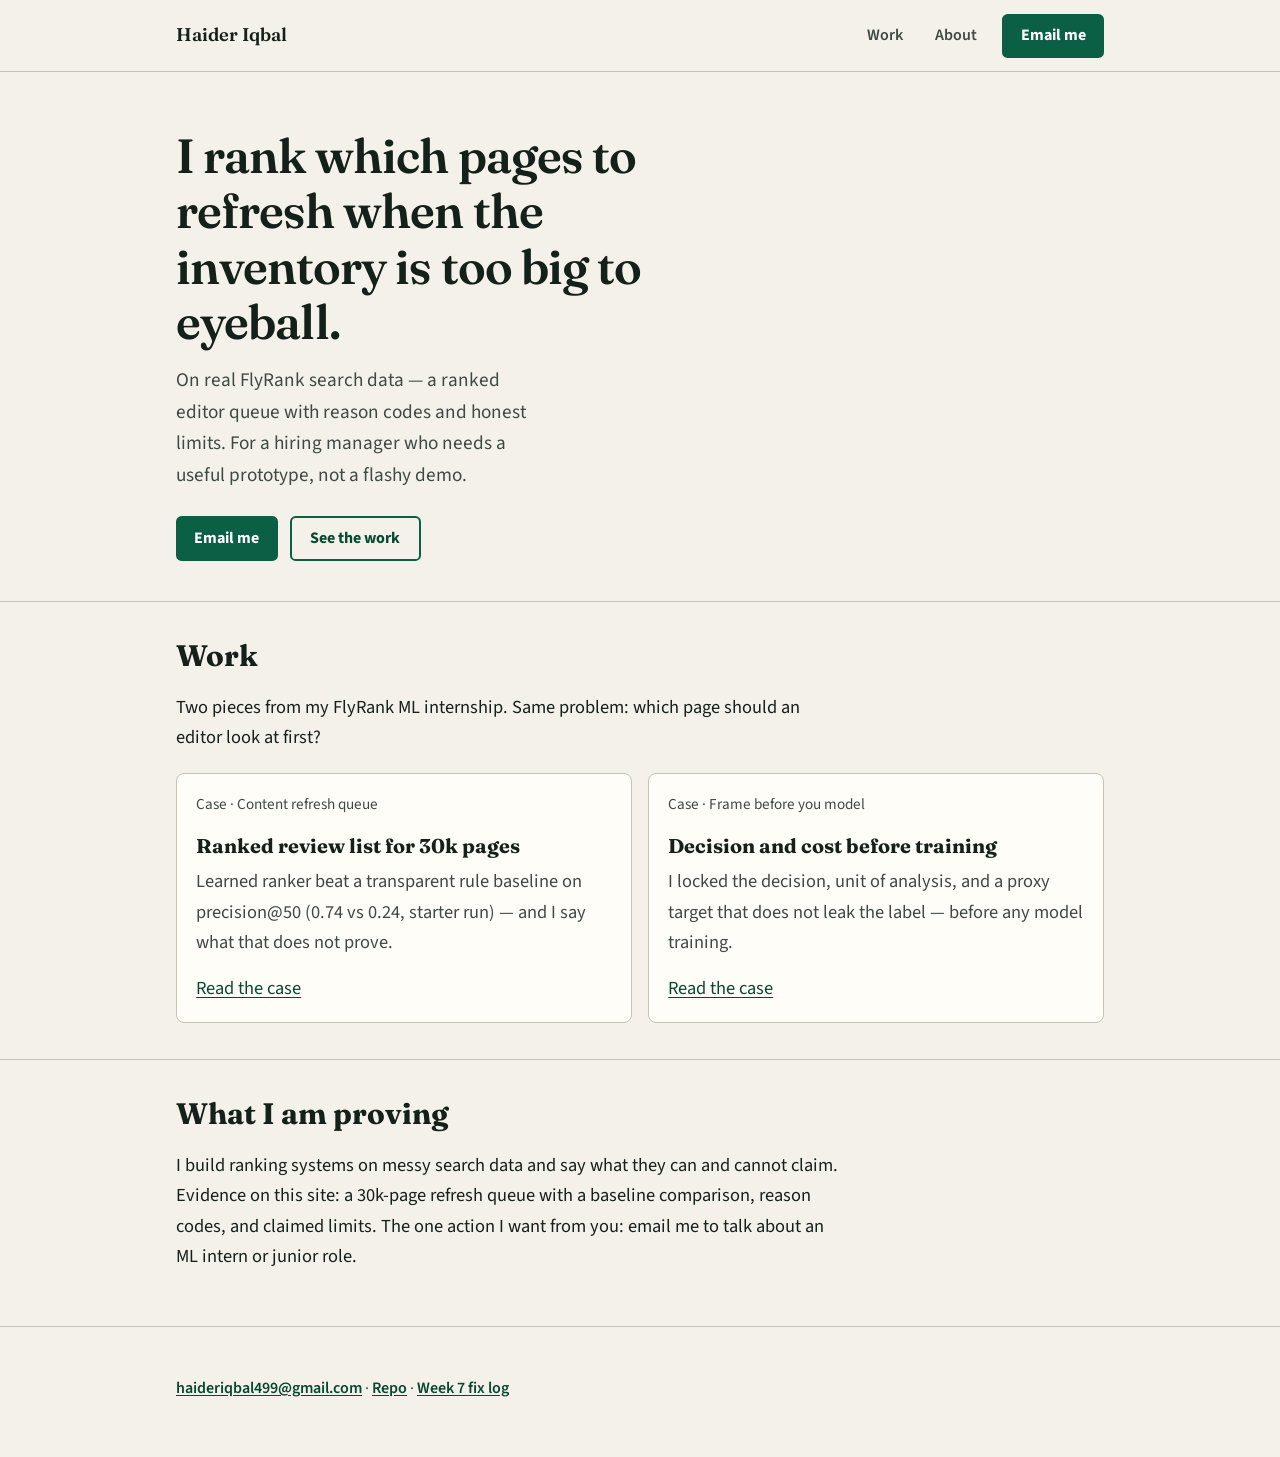
==== docs/index.html @ 39914634 "Land Survive the Crit must-fixes so home proof is clear in ten seconds. Co-authored-by: Cursor <curs" ====
<!DOCTYPE html>
<html lang="en">
<head>
  <meta charset="utf-8">
  <meta name="viewport" content="width=device-width, initial-scale=1">
  <title>Haider Iqbal — ranking queues for content refresh</title>
  <meta name="description" content="I rank which pages to refresh when the inventory is too big to eyeball. ML internship work on messy search data, with honest limits.">
  <link rel="preconnect" href="https://fonts.googleapis.com">
  <link rel="preconnect" href="https://fonts.gstatic.com" crossorigin>
  <link href="https://fonts.googleapis.com/css2?family=Fraunces:opsz,wght@9..144,500;9..144,600&family=Source+Sans+3:wght@400;600;700&display=swap" rel="stylesheet">
  <link rel="stylesheet" href="styles.css">
</head>
<body>
  <a class="skip" href="#main">Skip to content</a>
  <header class="site-header">
    <div class="wrap nav">
      <a class="brand" href="index.html">Haider Iqbal</a>
      <a href="#work">Work</a>
      <a href="about.html">About</a>
      <a class="btn" href="contact.html">Email me</a>
    </div>
  </header>

  <main id="main">
    <section class="hero wrap">
      <h1>I rank which pages to refresh when the inventory is too big to eyeball.</h1>
      <p class="lede">On real FlyRank search data — a ranked editor queue with reason codes and honest limits. For a hiring manager who needs a useful prototype, not a flashy demo.</p>
      <div class="hero-actions">
        <a class="btn" href="mailto:haideriqbal499@gmail.com?subject=ML%20intern%20%2F%20junior%20role">Email me</a>
        <a class="btn btn-ghost" href="#work">See the work</a>
      </div>
    </section>

    <section class="section" id="work">
      <div class="wrap">
        <h2>Work</h2>
        <p>Two pieces from my FlyRank ML internship. Same problem: which page should an editor look at first?</p>
        <div class="work-grid">
          <article class="card">
            <p class="meta">Case · Content refresh queue</p>
            <h3>Ranked review list for 30k pages</h3>
            <p>Learned ranker beat a transparent rule baseline on precision@50 (0.74 vs 0.24, starter run) — and I say what that does not prove.</p>
            <a href="work/refresh-queue.html">Read the case</a>
          </article>
          <article class="card">
            <p class="meta">Case · Frame before you model</p>
            <h3>Decision and cost before training</h3>
            <p>I locked the decision, unit of analysis, and a proxy target that does not leak the label — before any model training.</p>
            <a href="work/frame-before-model.html">Read the case</a>
          </article>
        </div>
      </div>
    </section>

    <section class="section" id="proof">
      <div class="wrap">
        <h2>What I am proving</h2>
        <p>I build ranking systems on messy search data and say what they can and cannot claim. Evidence on this site: a 30k-page refresh queue with a baseline comparison, reason codes, and claimed limits. The one action I want from you: email me to talk about an ML intern or junior role.</p>
      </div>
    </section>
  </main>

  <footer class="site-footer">
    <div class="wrap">
      <p><a href="mailto:haideriqbal499@gmail.com">haideriqbal499@gmail.com</a> · <a href="https://github.com/haideriqbal499/Flyrank_Ml_internship">Repo</a> · <a href="fix-log.md">Week 7 fix log</a></p>
    </div>
  </footer>
</body>
</html>
---- docs/styles.css ----
/* Haider Iqbal — portfolio
   Voice: direct, plain, careful. Mobile-first. */

:root {
  --ink: #14201a;
  --muted: #3d4a42;
  --paper: #f4f1ea;
  --card: #fffdf8;
  --line: #c9c2b4;
  --accent: #0b5f45;
  --accent-ink: #084833;
  --focus: #c45c26;
  --max: 42rem;
  --wide: 58rem;
  --tap: 44px;
  --font-display: "Fraunces", Georgia, serif;
  --font-body: "Source Sans 3", "Segoe UI", sans-serif;
}

*,
*::before,
*::after {
  box-sizing: border-box;
}

html {
  scroll-behavior: smooth;
}

body {
  margin: 0;
  font-family: var(--font-body);
  font-size: 1.125rem;
  line-height: 1.65;
  color: var(--ink);
  background: var(--paper);
  -webkit-text-size-adjust: 100%;
}

img,
svg,
.work-shot {
  max-width: 100%;
  height: auto;
  display: block;
}

a {
  color: var(--accent-ink);
  text-underline-offset: 0.15em;
}

a:hover {
  color: var(--focus);
}

a:focus-visible,
button:focus-visible,
.btn:focus-visible {
  outline: 3px solid var(--focus);
  outline-offset: 3px;
}

.skip {
  position: absolute;
  left: -999px;
  top: 0;
  background: var(--card);
  color: var(--ink);
  padding: 0.75rem 1rem;
  z-index: 100;
}

.skip:focus {
  left: 0.5rem;
  top: 0.5rem;
}

.wrap {
  width: min(100% - 2rem, var(--wide));
  margin-inline: auto;
}

.site-header {
  border-bottom: 1px solid var(--line);
  background: rgba(244, 241, 234, 0.94);
  backdrop-filter: blur(8px);
  position: sticky;
  top: 0;
  z-index: 20;
}

.nav {
  display: flex;
  flex-wrap: wrap;
  align-items: center;
  gap: 0.5rem 1rem;
  padding: 0.85rem 0;
  min-height: var(--tap);
}

.brand {
  font-family: var(--font-display);
  font-weight: 600;
  font-size: 1.15rem;
  color: var(--ink);
  text-decoration: none;
  margin-right: auto;
  padding: 0.4rem 0;
}

.nav a:not(.brand):not(.btn) {
  text-decoration: none;
  color: var(--muted);
  font-weight: 600;
  font-size: 1rem;
  padding: 0.55rem 0.35rem;
  min-height: var(--tap);
  display: inline-flex;
  align-items: center;
}

.nav a:not(.brand):not(.btn):hover {
  color: var(--ink);
}

.btn {
  display: inline-flex;
  align-items: center;
  justify-content: center;
  min-height: var(--tap);
  padding: 0.7rem 1.15rem;
  border-radius: 0.35rem;
  background: var(--accent);
  color: #fff;
  font-weight: 700;
  text-decoration: none;
  border: none;
  font-size: 1rem;
  line-height: 1.2;
}

.btn:hover {
  background: var(--accent-ink);
  color: #fff;
}

.btn-ghost {
  background: transparent;
  color: var(--accent-ink);
  border: 2px solid var(--accent);
}

.btn-ghost:hover {
  background: var(--accent);
  color: #fff;
}

.hero {
  padding: 2.5rem 0 2rem;
}

.hero h1 {
  font-family: var(--font-display);
  font-weight: 600;
  font-size: clamp(1.85rem, 6vw, 3rem);
  line-height: 1.15;
  letter-spacing: -0.02em;
  margin: 0 0 1rem;
  max-width: 18ch;
}

.lede {
  font-size: 1.2rem;
  color: var(--muted);
  max-width: 36ch;
  margin: 0 0 1.5rem;
}

.hero-actions {
  display: flex;
  flex-wrap: wrap;
  gap: 0.75rem;
}

.section {
  padding: 2.25rem 0;
  border-top: 1px solid var(--line);
}

.section h2 {
  font-family: var(--font-display);
  font-size: clamp(1.45rem, 4vw, 1.85rem);
  margin: 0 0 0.75rem;
  line-height: 1.2;
}

.section p {
  max-width: var(--max);
}

.work-grid {
  display: grid;
  gap: 1rem;
  margin-top: 1.25rem;
}

.card {
  background: var(--card);
  border: 1px solid var(--line);
  border-radius: 0.5rem;
  padding: 1.15rem 1.2rem;
}

.card h3 {
  font-family: var(--font-display);
  font-size: 1.25rem;
  margin: 0 0 0.5rem;
  line-height: 1.25;
}

.card p {
  margin: 0 0 1rem;
  color: var(--muted);
}

.meta {
  font-size: 0.95rem;
  color: var(--muted);
  margin-bottom: 0.35rem;
}

.figure {
  margin: 1.25rem 0;
  background: var(--card);
  border: 1px solid var(--line);
  border-radius: 0.5rem;
  overflow: hidden;
}

.figure-scroll {
  overflow-x: auto;
  -webkit-overflow-scrolling: touch;
}

.figure figcaption {
  padding: 0.75rem 1rem;
  font-size: 0.95rem;
  color: var(--muted);
  border-top: 1px solid var(--line);
}

.work-shot {
  width: 100%;
  background: #fff;
}

.beat {
  margin: 1.25rem 0;
}

.beat h3 {
  font-size: 1.05rem;
  margin: 0 0 0.35rem;
  letter-spacing: 0.02em;
  text-transform: uppercase;
  color: var(--accent-ink);
}

.site-footer {
  border-top: 1px solid var(--line);
  padding: 2rem 0 2.5rem;
  color: var(--muted);
  font-size: 1rem;
}

.site-footer a {
  font-weight: 600;
}

.page-title {
  padding: 2rem 0 0.5rem;
}

.page-title h1 {
  font-family: var(--font-display);
  font-size: clamp(1.7rem, 5vw, 2.4rem);
  line-height: 1.2;
  margin: 0 0 0.75rem;
  max-width: 20ch;
}

.back {
  display: inline-flex;
  align-items: center;
  min-height: var(--tap);
  margin-bottom: 0.5rem;
  font-weight: 600;
  text-decoration: none;
}

/* Phone: keep the CTA on its own full-width row so it stays tappable */
@media (max-width: 480px) {
  .nav {
    row-gap: 0.35rem;
  }

  .nav .btn {
    flex: 1 1 100%;
    order: 10;
  }

  .hero-actions .btn {
    flex: 1 1 100%;
  }
}

@media (min-width: 720px) {
  .work-grid {
    grid-template-columns: 1fr 1fr;
  }

  .nav {
    gap: 0.35rem 1.25rem;
  }
}

@media (min-width: 960px) {
  body {
    font-size: 1.15rem;
  }

  .hero {
    padding: 3.5rem 0 2.5rem;
  }
}
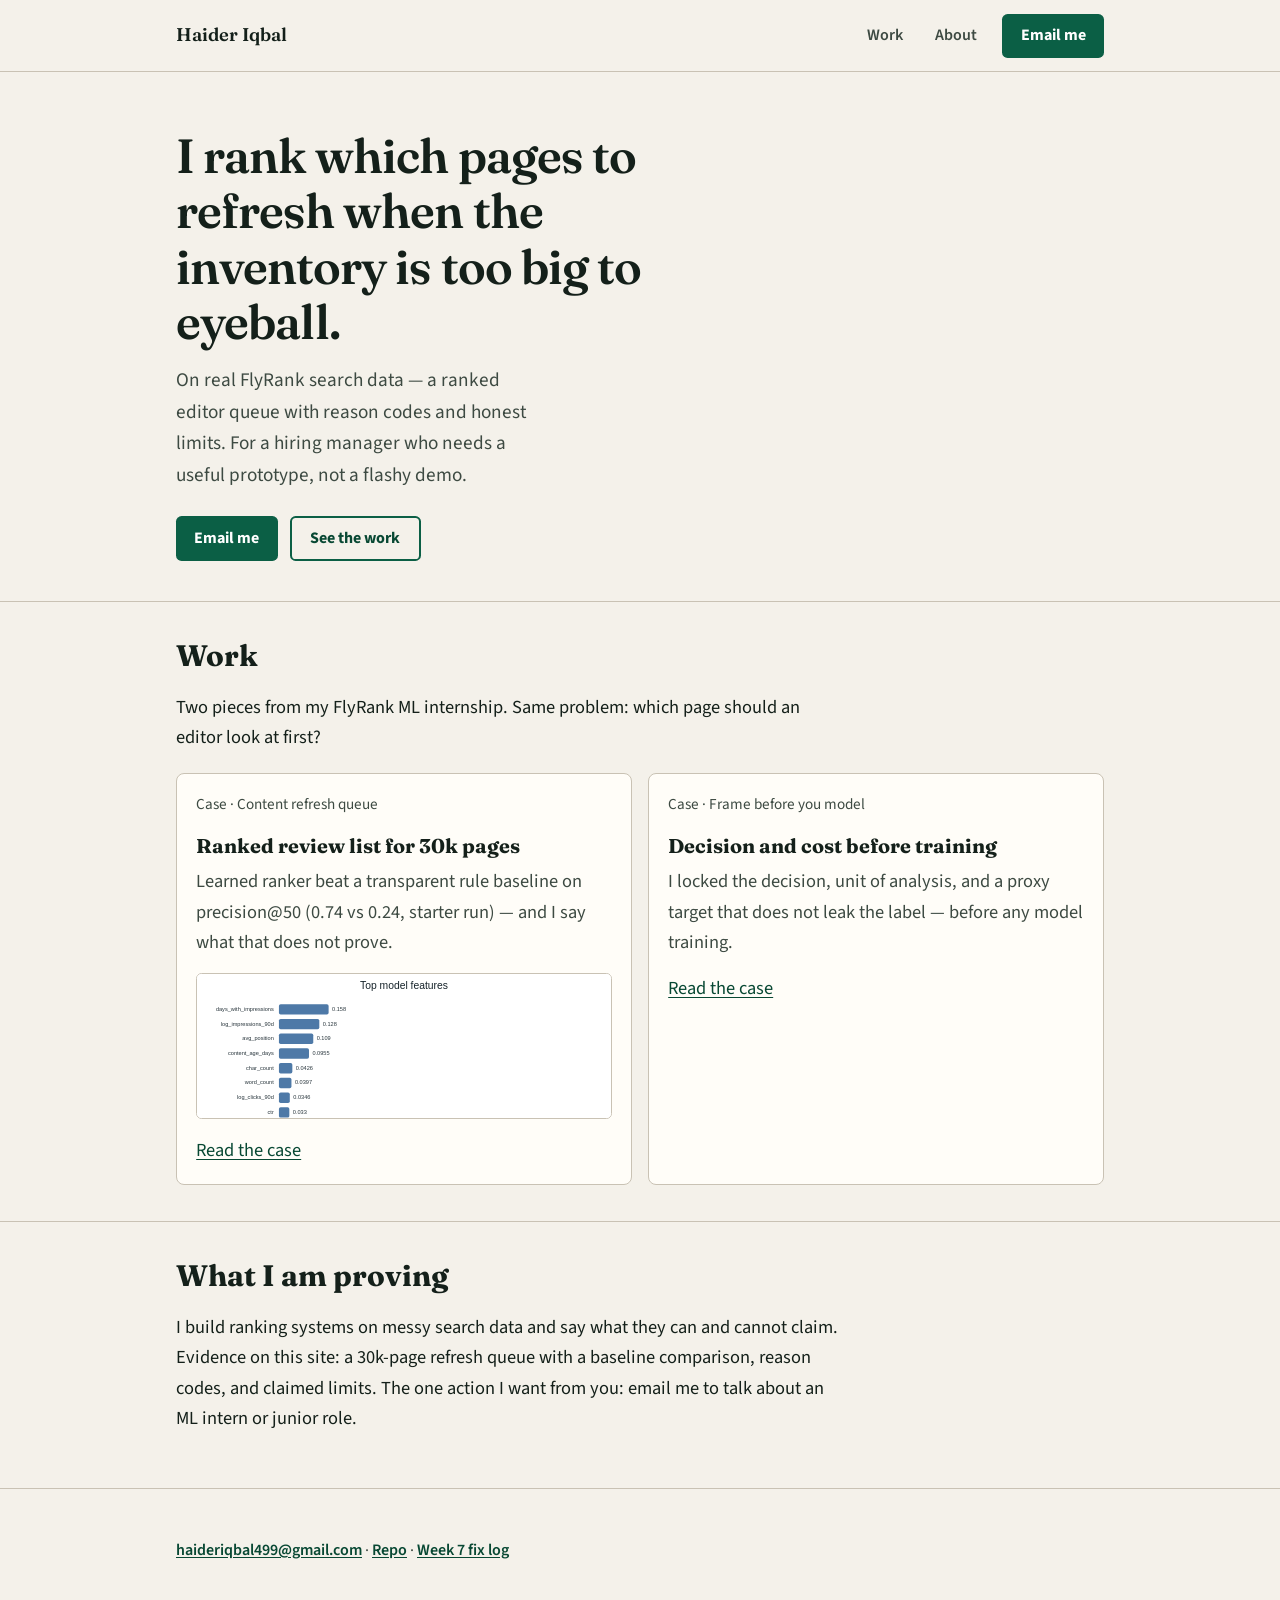
==== commit c7c198aa: "Ship AI stack rule, site polish, and personal brand agent. Makes Cursor always load the skills route" ====
--- a/docs/index.html
+++ b/docs/index.html
@@ -40,6 +40,9 @@
             <p class="meta">Case · Content refresh queue</p>
             <h3>Ranked review list for 30k pages</h3>
             <p>Learned ranker beat a transparent rule baseline on precision@50 (0.74 vs 0.24, starter run) — and I say what that does not prove.</p>
+            <a class="card-thumb" href="work/refresh-queue.html" aria-label="Open case: feature importance chart">
+              <img src="img/top_feature_importance.svg" width="480" height="260" alt="Bar chart of top model features from the starter run.">
+            </a>
             <a href="work/refresh-queue.html">Read the case</a>
           </article>
           <article class="card">
--- a/docs/styles.css
+++ b/docs/styles.css
@@ -224,6 +224,23 @@
   color: var(--muted);
 }
 
+.card-thumb {
+  display: block;
+  margin: 0 0 1rem;
+  border: 1px solid var(--line);
+  border-radius: 0.35rem;
+  overflow: hidden;
+  background: #fff;
+  text-decoration: none;
+}
+
+.card-thumb img {
+  width: 100%;
+  max-height: 9rem;
+  object-fit: cover;
+  object-position: top left;
+}
+
 .meta {
   font-size: 0.95rem;
   color: var(--muted);
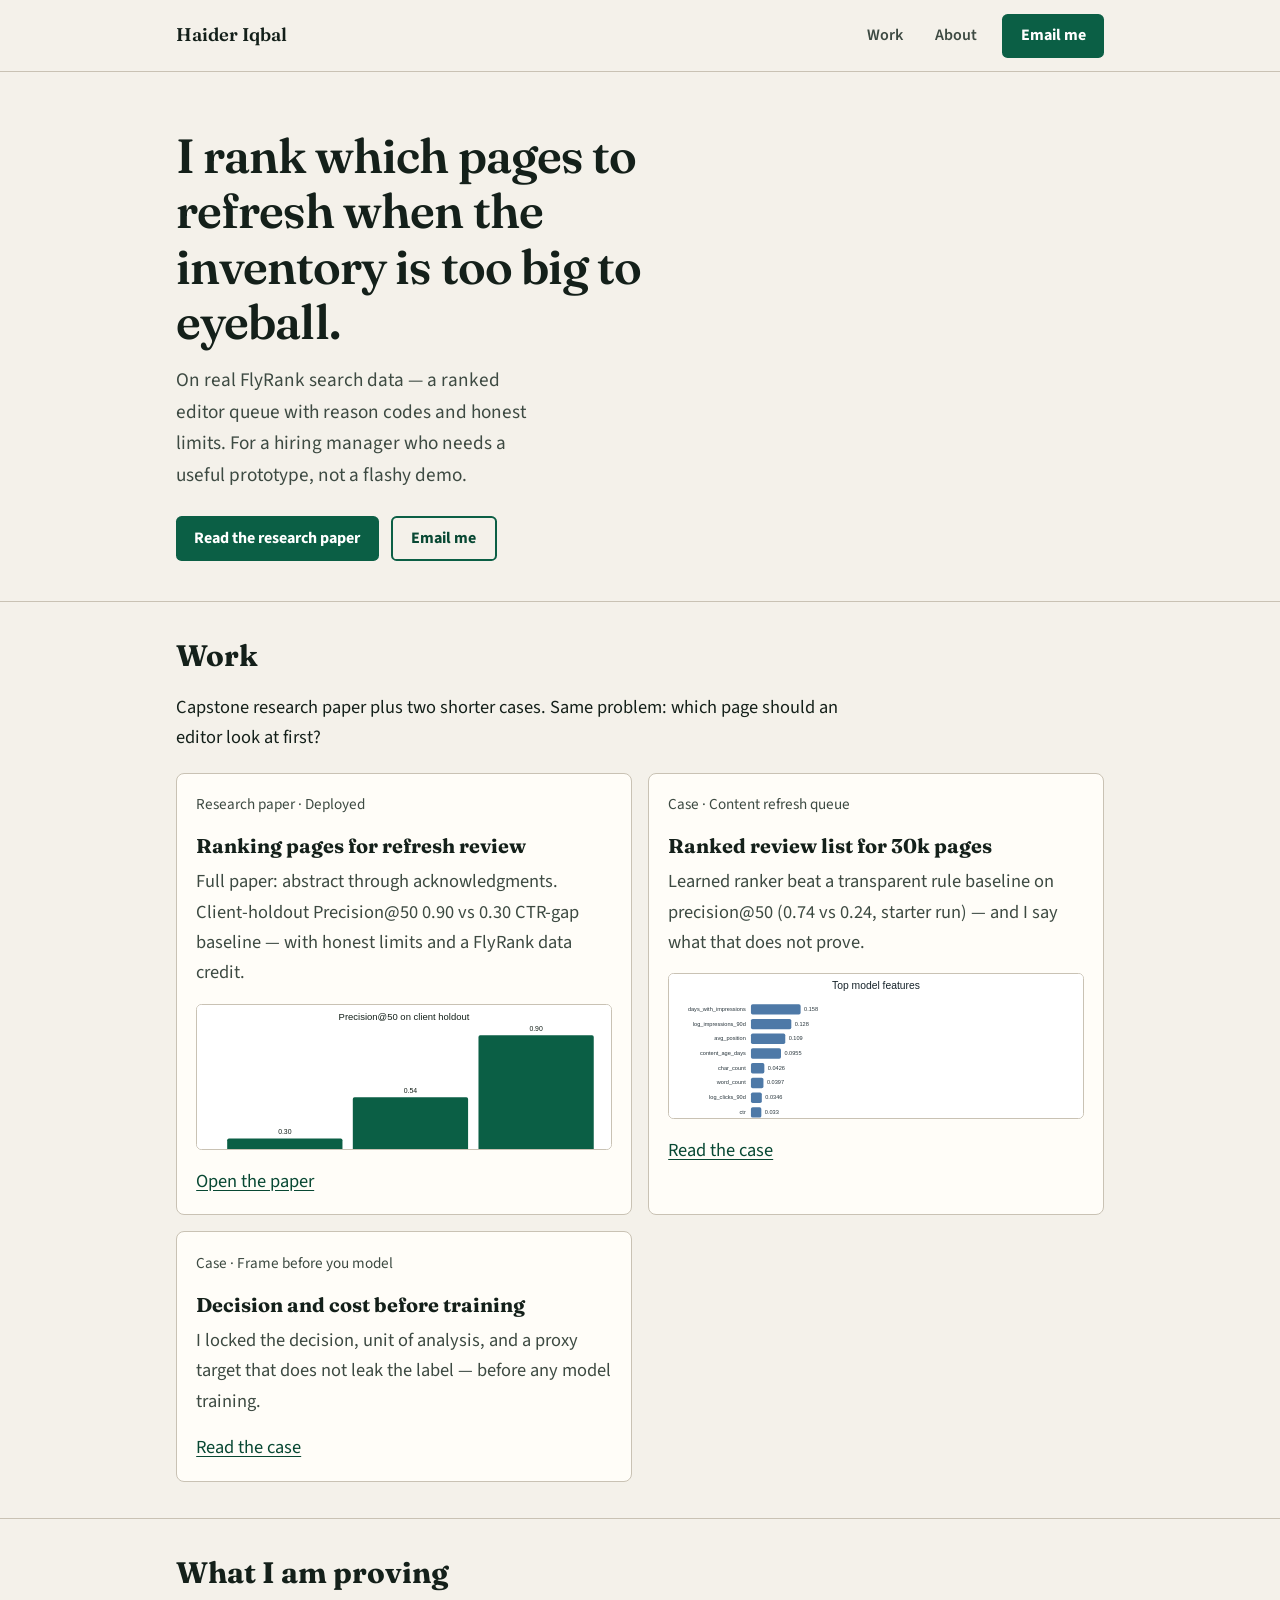
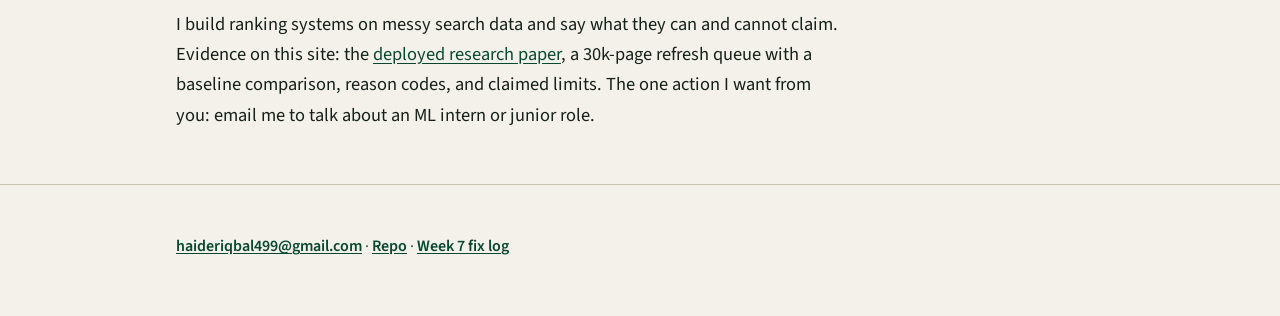
==== commit f3931eeb: "Deploy Lane 2 research paper on GitHub Pages with capstone mirror. Adds the nine-section public pape" ====
--- a/docs/index.html
+++ b/docs/index.html
@@ -26,16 +26,25 @@
       <h1>I rank which pages to refresh when the inventory is too big to eyeball.</h1>
       <p class="lede">On real FlyRank search data — a ranked editor queue with reason codes and honest limits. For a hiring manager who needs a useful prototype, not a flashy demo.</p>
       <div class="hero-actions">
-        <a class="btn" href="mailto:haideriqbal499@gmail.com?subject=ML%20intern%20%2F%20junior%20role">Email me</a>
-        <a class="btn btn-ghost" href="#work">See the work</a>
+        <a class="btn" href="paper/">Read the research paper</a>
+        <a class="btn btn-ghost" href="mailto:haideriqbal499@gmail.com?subject=ML%20intern%20%2F%20junior%20role">Email me</a>
       </div>
     </section>
 
     <section class="section" id="work">
       <div class="wrap">
         <h2>Work</h2>
-        <p>Two pieces from my FlyRank ML internship. Same problem: which page should an editor look at first?</p>
+        <p>Capstone research paper plus two shorter cases. Same problem: which page should an editor look at first?</p>
         <div class="work-grid">
+          <article class="card">
+            <p class="meta">Research paper · Deployed</p>
+            <h3>Ranking pages for refresh review</h3>
+            <p>Full paper: abstract through acknowledgments. Client-holdout Precision@50 0.90 vs 0.30 CTR-gap baseline — with honest limits and a FlyRank data credit.</p>
+            <a class="card-thumb" href="paper/" aria-label="Open research paper: model vs baseline chart">
+              <img src="paper/img/model_vs_baseline.svg" width="480" height="260" alt="Bar chart of Precision at 50 for rule baseline, logistic regression, and random forest.">
+            </a>
+            <a href="paper/">Open the paper</a>
+          </article>
           <article class="card">
             <p class="meta">Case · Content refresh queue</p>
             <h3>Ranked review list for 30k pages</h3>
@@ -58,7 +67,7 @@
     <section class="section" id="proof">
       <div class="wrap">
         <h2>What I am proving</h2>
-        <p>I build ranking systems on messy search data and say what they can and cannot claim. Evidence on this site: a 30k-page refresh queue with a baseline comparison, reason codes, and claimed limits. The one action I want from you: email me to talk about an ML intern or junior role.</p>
+        <p>I build ranking systems on messy search data and say what they can and cannot claim. Evidence on this site: the <a href="paper/">deployed research paper</a>, a 30k-page refresh queue with a baseline comparison, reason codes, and claimed limits. The one action I want from you: email me to talk about an ML intern or junior role.</p>
       </div>
     </section>
   </main>
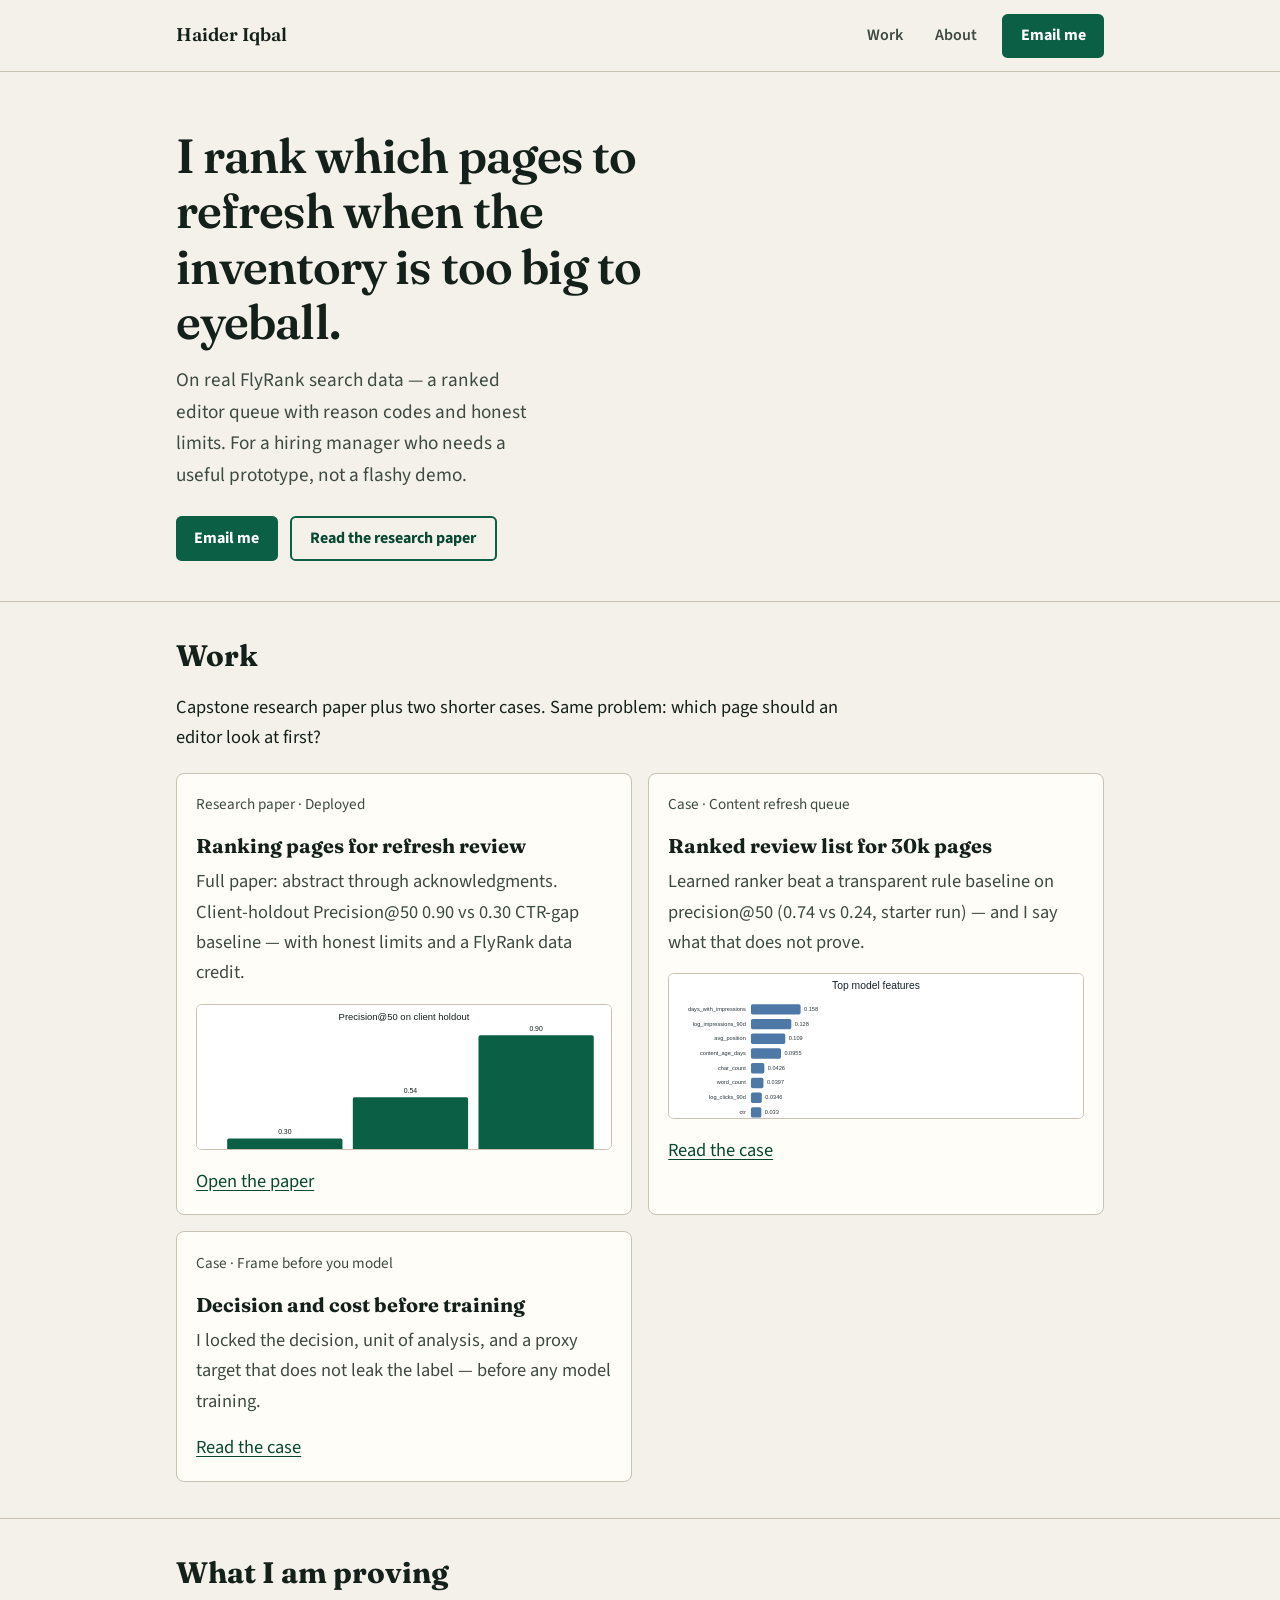
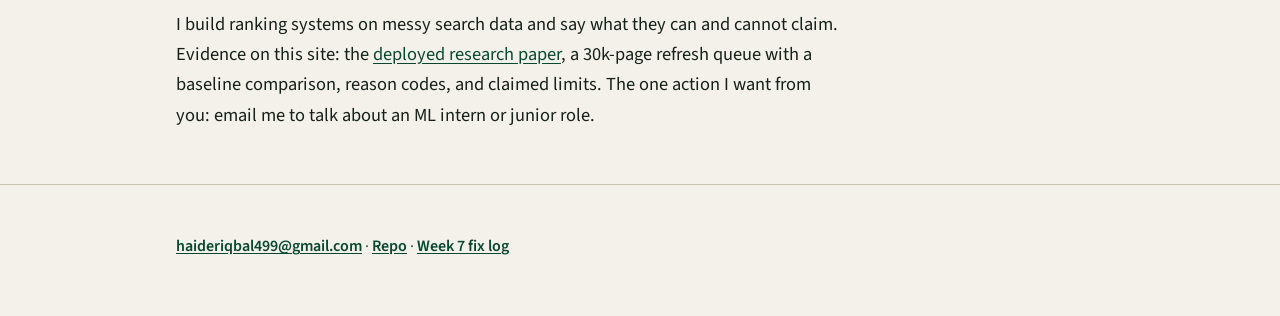
==== commit 8f92c56d: "Ship Week 5 ugly portfolio note and Email-me hero CTA. Co-authored-by: Cursor <cursoragent@cursor.co" ====
--- a/docs/index.html
+++ b/docs/index.html
@@ -3,6 +3,7 @@
 <head>
   <meta charset="utf-8">
   <meta name="viewport" content="width=device-width, initial-scale=1">
+  <link rel="icon" href="favicon.svg" type="image/svg+xml">
   <title>Haider Iqbal — ranking queues for content refresh</title>
   <meta name="description" content="I rank which pages to refresh when the inventory is too big to eyeball. ML internship work on messy search data, with honest limits.">
   <link rel="preconnect" href="https://fonts.googleapis.com">
@@ -26,8 +27,8 @@
       <h1>I rank which pages to refresh when the inventory is too big to eyeball.</h1>
       <p class="lede">On real FlyRank search data — a ranked editor queue with reason codes and honest limits. For a hiring manager who needs a useful prototype, not a flashy demo.</p>
       <div class="hero-actions">
-        <a class="btn" href="paper/">Read the research paper</a>
-        <a class="btn btn-ghost" href="mailto:haideriqbal499@gmail.com?subject=ML%20intern%20%2F%20junior%20role">Email me</a>
+        <a class="btn" href="mailto:haideriqbal499@gmail.com?subject=ML%20intern%20%2F%20junior%20role">Email me</a>
+        <a class="btn btn-ghost" href="paper/">Read the research paper</a>
       </div>
     </section>
 
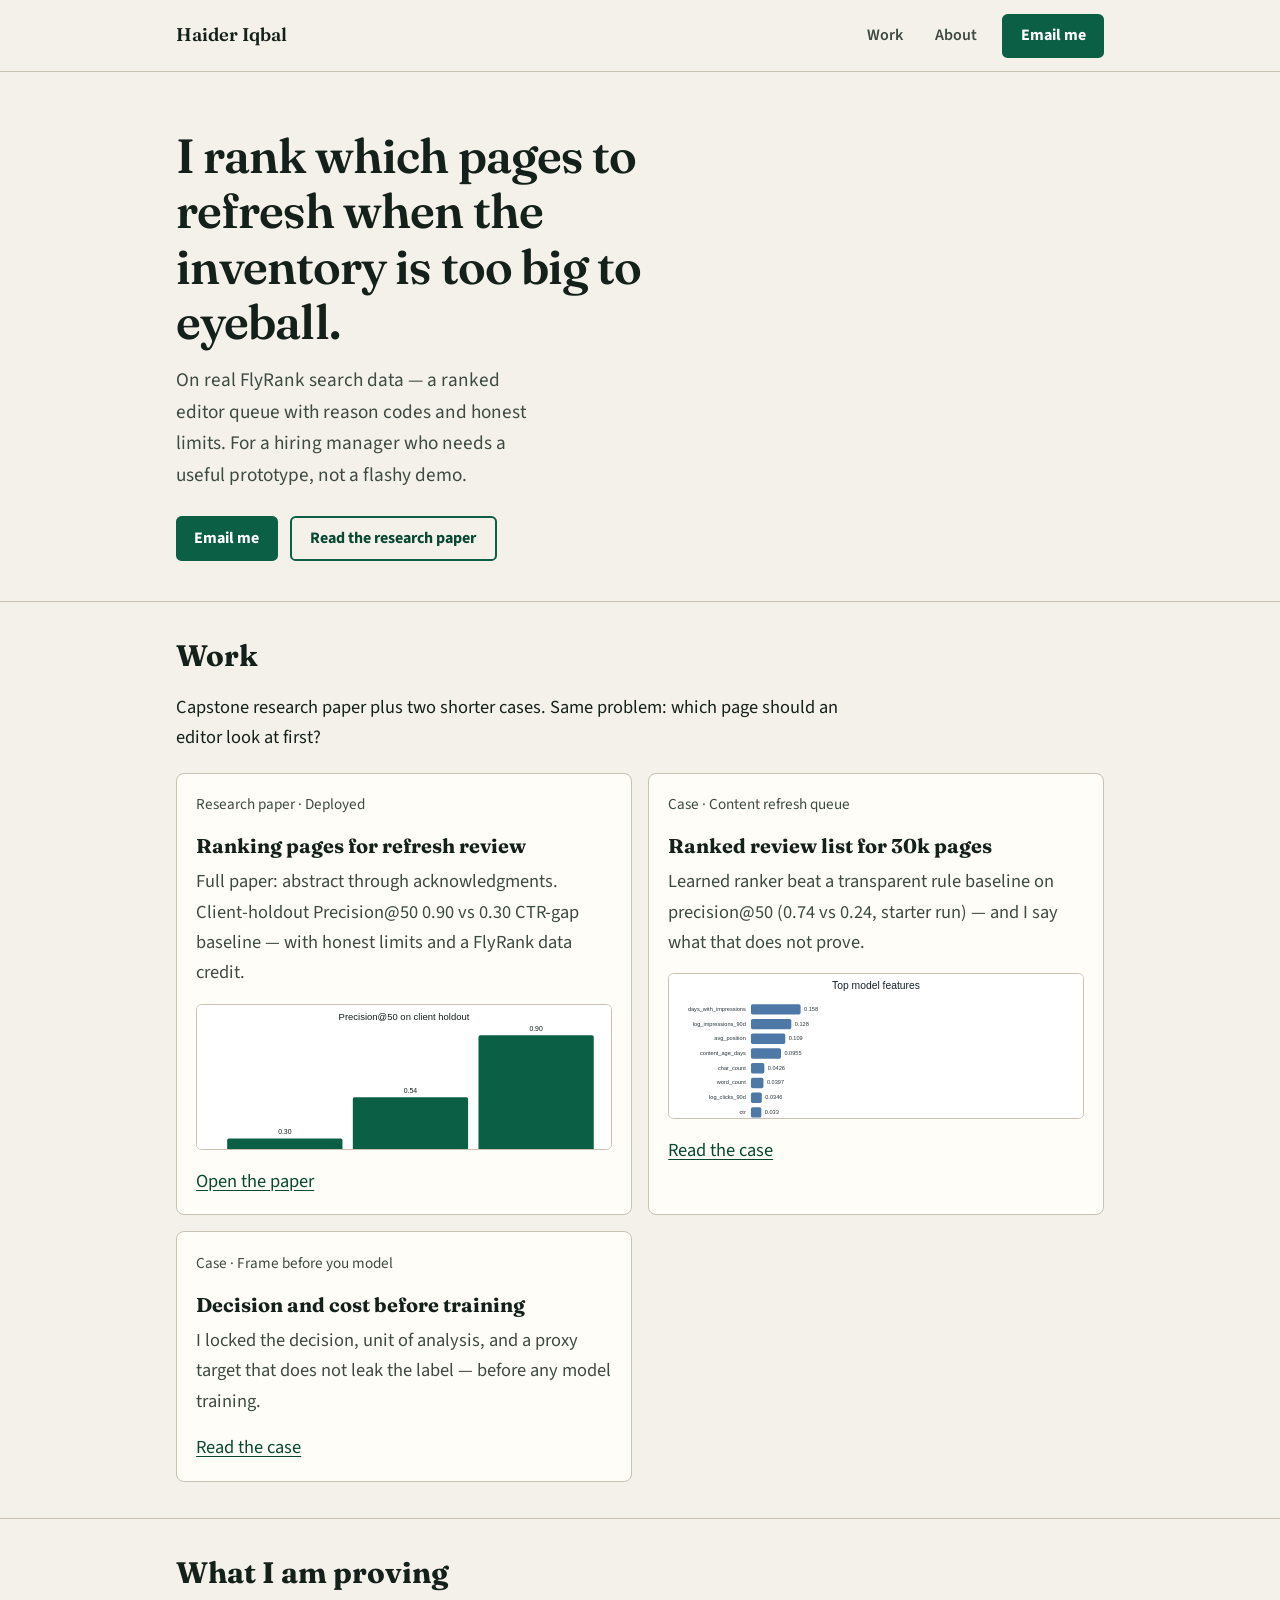
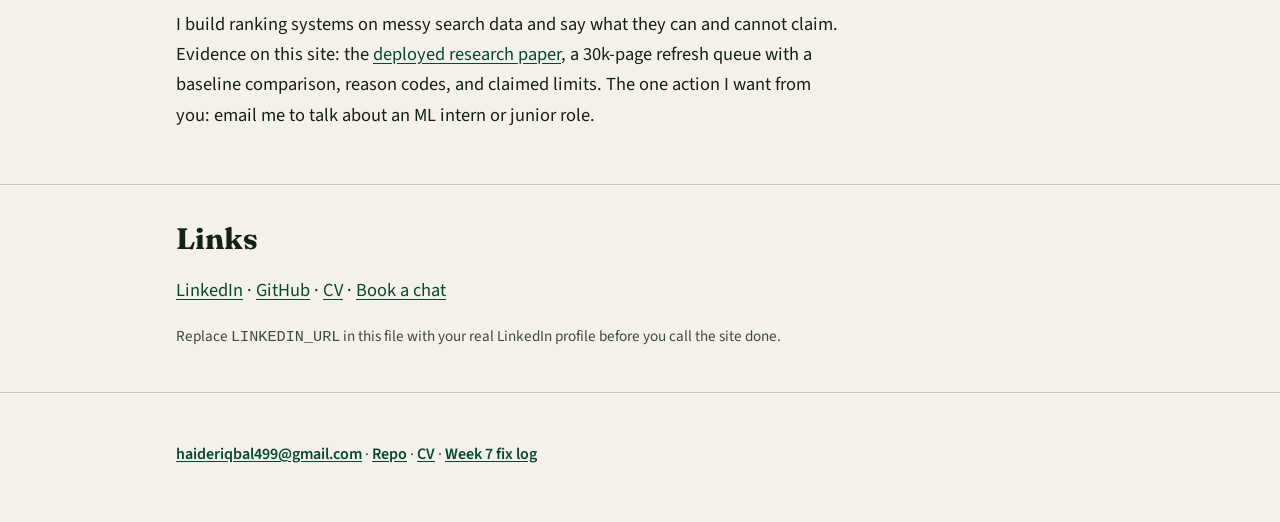
==== commit 2ff668d8: "Add Netlify-ready personal hub, CV page, and DNS walkthrough. Co-authored-by: Cursor <cursoragent@cu" ====
--- a/docs/index.html
+++ b/docs/index.html
@@ -71,11 +71,24 @@
         <p>I build ranking systems on messy search data and say what they can and cannot claim. Evidence on this site: the <a href="paper/">deployed research paper</a>, a 30k-page refresh queue with a baseline comparison, reason codes, and claimed limits. The one action I want from you: email me to talk about an ML intern or junior role.</p>
       </div>
     </section>
+
+    <section class="section" id="links">
+      <div class="wrap">
+        <h2>Links</h2>
+        <p>
+          <a href="LINKEDIN_URL">LinkedIn</a> ·
+          <a href="https://github.com/haideriqbal499">GitHub</a> ·
+          <a href="cv.html">CV</a> ·
+          <a href="mailto:haideriqbal499@gmail.com?subject=Book%20a%20chat%20%E2%80%94%20ML%20intern%20%2F%20junior%20role">Book a chat</a>
+        </p>
+        <p class="meta">Replace <code>LINKEDIN_URL</code> in this file with your real LinkedIn profile before you call the site done.</p>
+      </div>
+    </section>
   </main>
 
   <footer class="site-footer">
     <div class="wrap">
-      <p><a href="mailto:haideriqbal499@gmail.com">haideriqbal499@gmail.com</a> · <a href="https://github.com/haideriqbal499/Flyrank_Ml_internship">Repo</a> · <a href="fix-log.md">Week 7 fix log</a></p>
+      <p><a href="mailto:haideriqbal499@gmail.com">haideriqbal499@gmail.com</a> · <a href="https://github.com/haideriqbal499/Flyrank_Ml_internship">Repo</a> · <a href="cv.html">CV</a> · <a href="fix-log.md">Week 7 fix log</a></p>
     </div>
   </footer>
 </body>
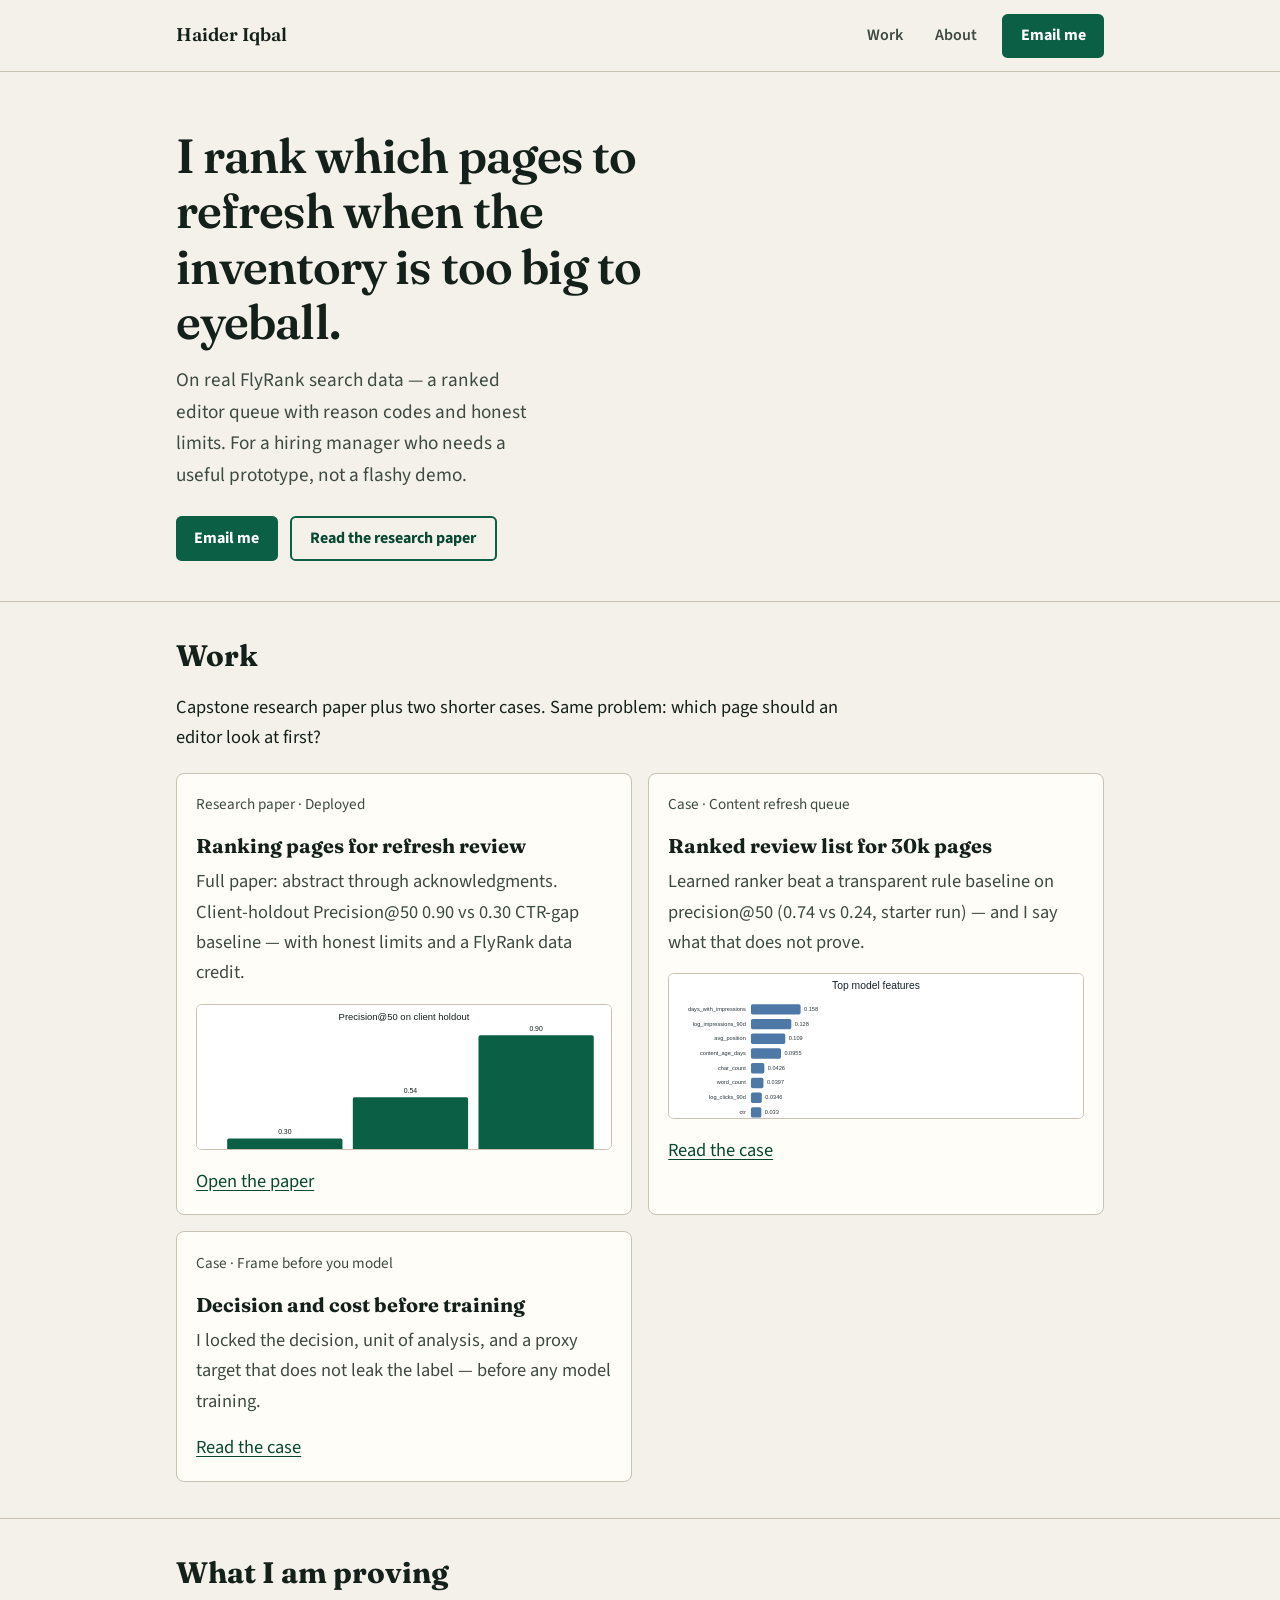
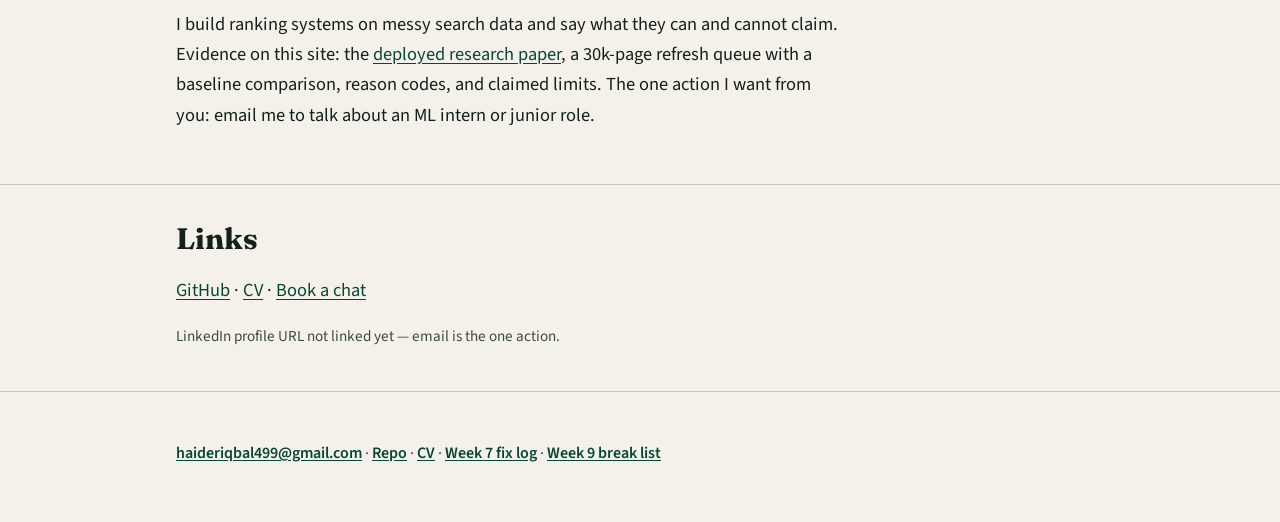
==== commit ca93aa54: "Harden portfolio for Week 9 break-your-own-site checkpoint. Remove broken LinkedIn placeholders, add" ====
--- a/docs/index.html
+++ b/docs/index.html
@@ -6,6 +6,16 @@
   <link rel="icon" href="favicon.svg" type="image/svg+xml">
   <title>Haider Iqbal — ranking queues for content refresh</title>
   <meta name="description" content="I rank which pages to refresh when the inventory is too big to eyeball. ML internship work on messy search data, with honest limits.">
+  <link rel="canonical" href="https://haideriqbal499.github.io/Flyrank_Ml_internship/">
+  <meta property="og:type" content="website">
+  <meta property="og:url" content="https://haideriqbal499.github.io/Flyrank_Ml_internship/">
+  <meta property="og:title" content="Haider Iqbal — ranking queues for content refresh">
+  <meta property="og:description" content="I rank which pages to refresh when the inventory is too big to eyeball. ML internship work on messy search data, with honest limits.">
+  <meta property="og:image" content="https://haideriqbal499.github.io/Flyrank_Ml_internship/img/og-share.png">
+  <meta name="twitter:card" content="summary_large_image">
+  <meta name="twitter:title" content="Haider Iqbal — ranking queues for content refresh">
+  <meta name="twitter:description" content="I rank which pages to refresh when the inventory is too big to eyeball. ML internship work on messy search data, with honest limits.">
+  <meta name="twitter:image" content="https://haideriqbal499.github.io/Flyrank_Ml_internship/img/og-share.png">
   <link rel="preconnect" href="https://fonts.googleapis.com">
   <link rel="preconnect" href="https://fonts.gstatic.com" crossorigin>
   <link href="https://fonts.googleapis.com/css2?family=Fraunces:opsz,wght@9..144,500;9..144,600&family=Source+Sans+3:wght@400;600;700&display=swap" rel="stylesheet">
@@ -76,19 +86,18 @@
       <div class="wrap">
         <h2>Links</h2>
         <p>
-          <a href="LINKEDIN_URL">LinkedIn</a> ·
           <a href="https://github.com/haideriqbal499">GitHub</a> ·
           <a href="cv.html">CV</a> ·
           <a href="mailto:haideriqbal499@gmail.com?subject=Book%20a%20chat%20%E2%80%94%20ML%20intern%20%2F%20junior%20role">Book a chat</a>
         </p>
-        <p class="meta">Replace <code>LINKEDIN_URL</code> in this file with your real LinkedIn profile before you call the site done.</p>
+        <p class="meta">LinkedIn profile URL not linked yet — email is the one action.</p>
       </div>
     </section>
   </main>
 
   <footer class="site-footer">
     <div class="wrap">
-      <p><a href="mailto:haideriqbal499@gmail.com">haideriqbal499@gmail.com</a> · <a href="https://github.com/haideriqbal499/Flyrank_Ml_internship">Repo</a> · <a href="cv.html">CV</a> · <a href="fix-log.md">Week 7 fix log</a></p>
+      <p><a href="mailto:haideriqbal499@gmail.com">haideriqbal499@gmail.com</a> · <a href="https://github.com/haideriqbal499/Flyrank_Ml_internship">Repo</a> · <a href="cv.html">CV</a> · <a href="fix-log.md">Week 7 fix log</a> · <a href="https://github.com/haideriqbal499/Flyrank_Ml_internship/blob/main/work/week09_break_your_own_site.md">Week 9 break list</a></p>
     </div>
   </footer>
 </body>
--- a/docs/styles.css
+++ b/docs/styles.css
@@ -316,6 +316,49 @@
   text-decoration: none;
 }
 
+/* Contact form (Week 8 — one dynamic feature) */
+.contact-form {
+  display: grid;
+  gap: 0.5rem;
+  max-width: var(--max);
+  margin: 1.5rem 0 1rem;
+}
+
+.contact-form label {
+  font-weight: 600;
+  margin-top: 0.5rem;
+}
+
+.contact-form input,
+.contact-form textarea {
+  font: inherit;
+  color: var(--ink);
+  background: var(--card);
+  border: 1px solid var(--line);
+  border-radius: 0.35rem;
+  padding: 0.7rem 0.85rem;
+  width: 100%;
+}
+
+.contact-form input:focus-visible,
+.contact-form textarea:focus-visible {
+  outline: 3px solid var(--focus);
+  outline-offset: 2px;
+}
+
+.contact-form .btn {
+  margin-top: 0.75rem;
+  cursor: pointer;
+  justify-self: start;
+}
+
+.contact-form .hp {
+  position: absolute;
+  left: -9999px;
+  height: 0;
+  overflow: hidden;
+}
+
 /* Phone: keep the CTA on its own full-width row so it stays tappable */
 @media (max-width: 480px) {
   .nav {
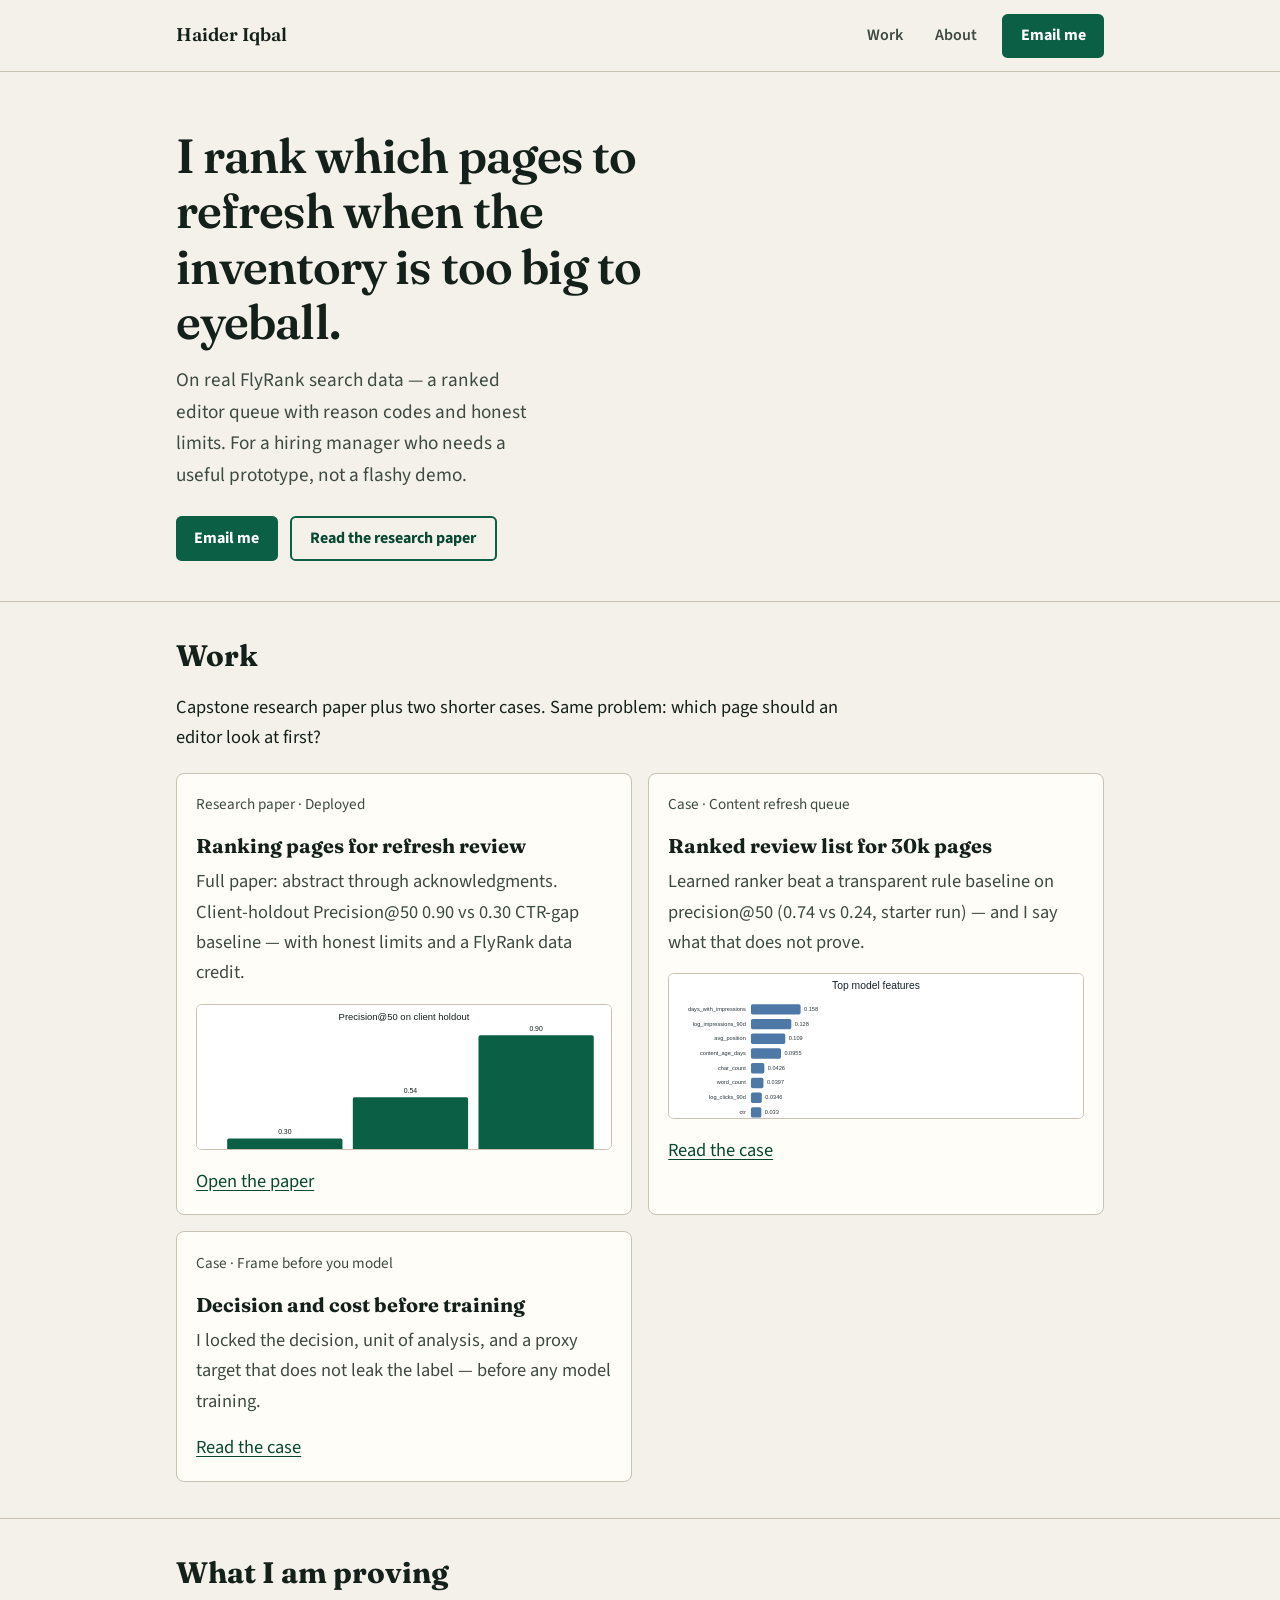
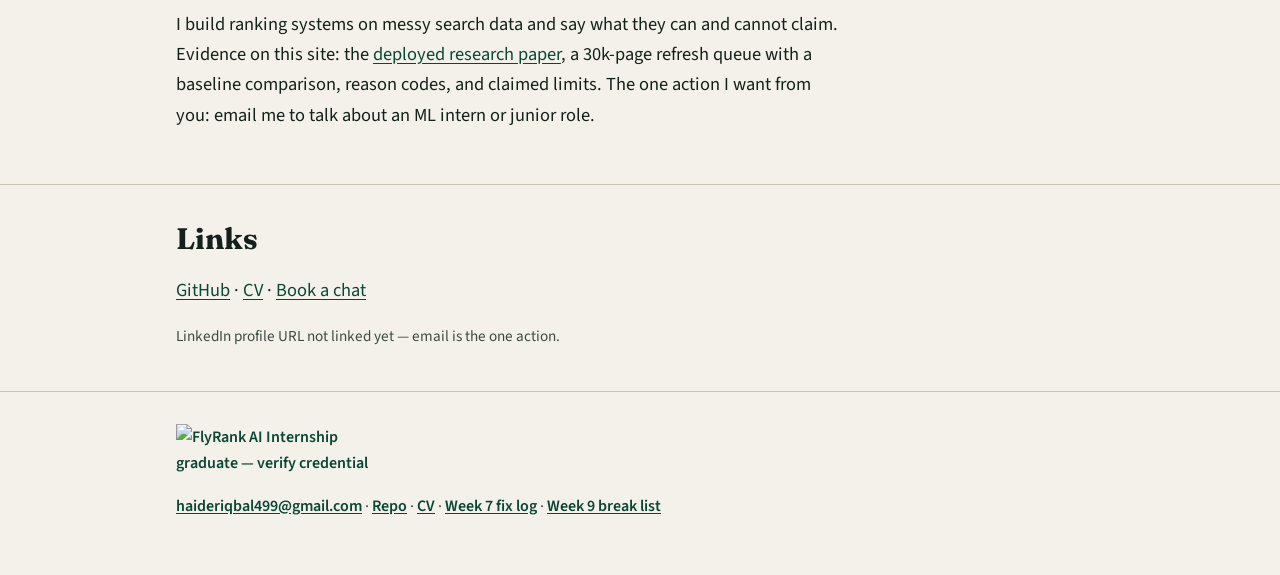
==== commit 9c6a07f9: "Add graduate badge, analytics hook, and Plant Your Flag launch checklist. Co-authored-by: Cursor <cu" ====
--- a/docs/index.html
+++ b/docs/index.html
@@ -97,8 +97,14 @@
 
   <footer class="site-footer">
     <div class="wrap">
+      <p class="graduate-badge">
+        <a href="https://internship.flyrank.ai/verify" rel="noopener noreferrer">
+          <img src="img/flyrank-graduate-badge.svg" width="200" height="52" alt="FlyRank AI Internship graduate — verify credential">
+        </a>
+      </p>
       <p><a href="mailto:haideriqbal499@gmail.com">haideriqbal499@gmail.com</a> · <a href="https://github.com/haideriqbal499/Flyrank_Ml_internship">Repo</a> · <a href="cv.html">CV</a> · <a href="fix-log.md">Week 7 fix log</a> · <a href="https://github.com/haideriqbal499/Flyrank_Ml_internship/blob/main/work/week09_break_your_own_site.md">Week 9 break list</a></p>
     </div>
   </footer>
+  <script defer src="js/analytics.js"></script>
 </body>
 </html>
--- a/docs/styles.css
+++ b/docs/styles.css
@@ -295,6 +295,20 @@
   font-weight: 600;
 }
 
+.site-footer .graduate-badge {
+  margin: 0 0 1rem;
+}
+
+.site-footer .graduate-badge a {
+  display: inline-block;
+  text-decoration: none;
+}
+
+.site-footer .graduate-badge img {
+  width: 200px;
+  height: auto;
+}
+
 .page-title {
   padding: 2rem 0 0.5rem;
 }
